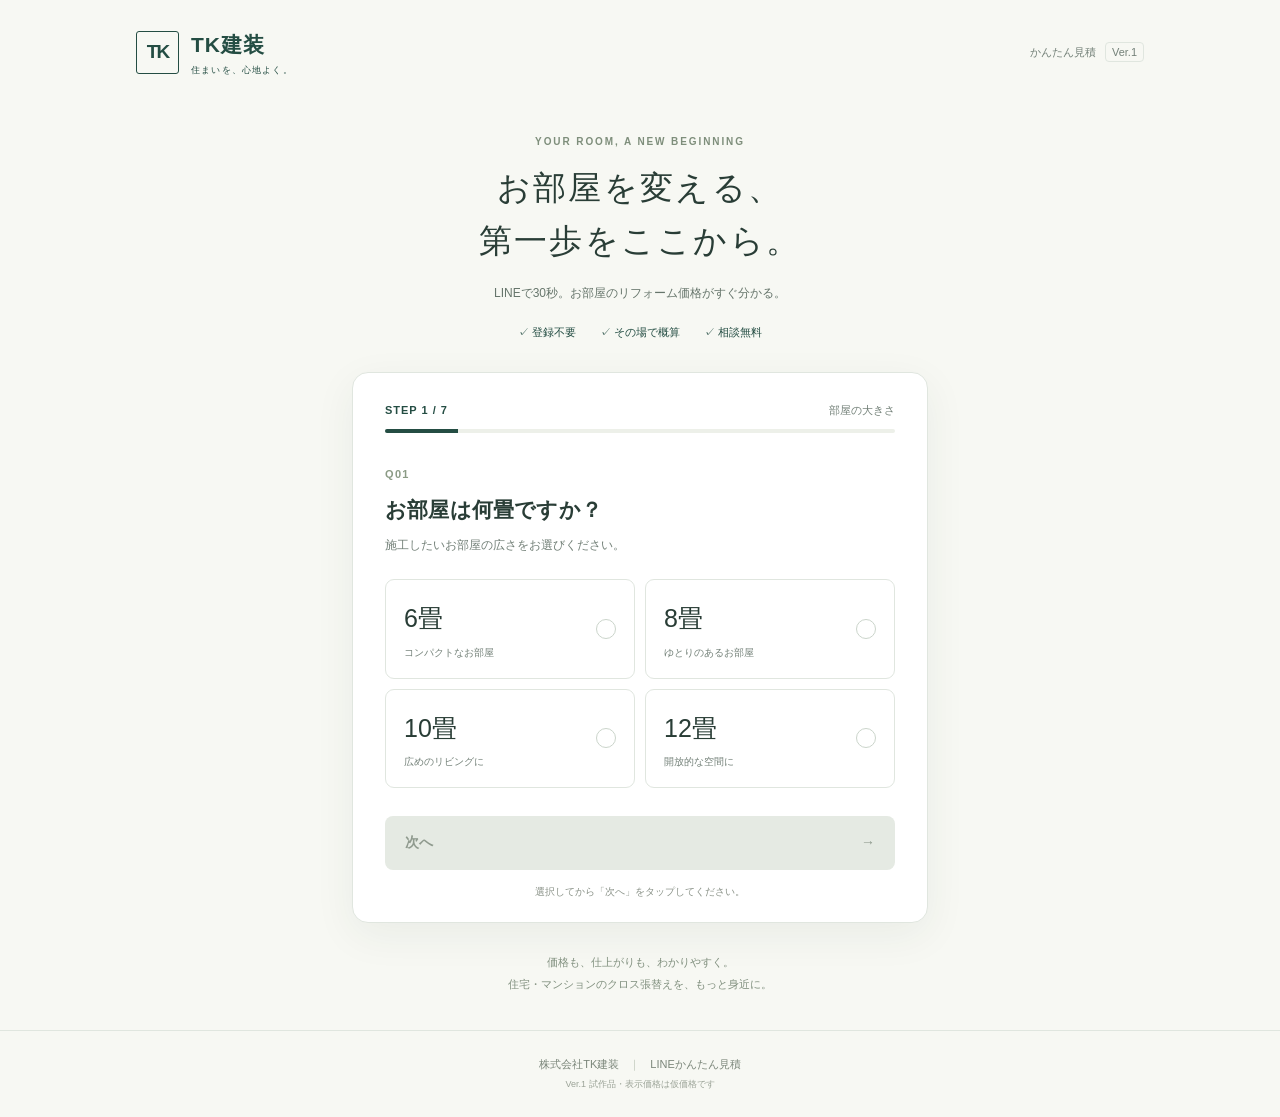
==== index.html @ 6a8d551e "Build TK Kensou renovation estimate prototype v1" ====
<!doctype html>
<html lang="ja">
<head>
  <meta charset="UTF-8">
  <meta name="viewport" content="width=device-width, initial-scale=1">
  <meta name="theme-color" content="#244d43">
  <title>LINEかんたん見積 | TK建装</title>
  <link rel="stylesheet" href="style.css">
  <script src="pricing.js" defer></script>
  <script src="app.js" defer></script>
</head>
<body>
  <header class="header"><a class="brand" href="./" aria-label="TK建装 トップ"><span class="brand-mark">TK</span><span>TK建装<small>住まいを、心地よく。</small></span></a><span class="version">かんたん見積 <b>Ver.1</b></span></header>
  <main>
    <section class="intro"><p class="eyebrow">YOUR ROOM, A NEW BEGINNING</p><h1>お部屋を変える、<br>第一歩をここから。</h1><p>LINEで30秒。お部屋のリフォーム価格がすぐ分かる。</p><div class="trust"><span>✓ 登録不要</span><span>✓ その場で概算</span><span>✓ 相談無料</span></div></section>
    <section class="wizard" aria-label="リフォーム概算見積">
      <div class="progress-header"><span id="step-label"></span><span id="step-name"></span></div><div class="progress-track"><div id="progress"></div></div>
      <div id="screen"></div>
    </section>
    <p class="note">価格も、仕上がりも、わかりやすく。<br>住宅・マンションのクロス張替えを、もっと身近に。</p>
  </main>
  <footer>株式会社TK建装 <span>｜</span> LINEかんたん見積<br><small>Ver.1 試作品・表示価格は仮価格です</small></footer>
  <dialog id="demo-dialog" aria-labelledby="dialog-title"><div class="dialog-icon">✓</div><h2 id="dialog-title">無料見積のデモです</h2><p>完成版では、ここからお部屋の写真を送って<br>お見積りをご相談いただけます。</p><p class="dialog-note">Ver.1では写真送信・LINE連携は行いません。<br>選択内容や個人情報は保存・送信されません。</p><button class="primary" id="close-dialog">見積結果に戻る</button></dialog>
  <noscript>この見積アプリを利用するには、JavaScriptを有効にしてください。</noscript>
</body>
</html>
---- style.css ----
:root{--green:#244d43;--green-dark:#173a32;--mint:#edf4ef;--ink:#293d36;--muted:#738078;--line:#e0e6df;--paper:#fff;--bg:#f7f8f3}*{box-sizing:border-box}body{margin:0;background:var(--bg);color:var(--ink);font-family:-apple-system,BlinkMacSystemFont,"Segoe UI","Noto Sans JP","Hiragino Kaku Gothic ProN",Meiryo,sans-serif;font-size:14px;line-height:1.7}button,input{font:inherit}button,a,label,input{-webkit-tap-highlight-color:transparent}button{cursor:pointer}button:focus-visible,a:focus-visible,summary:focus-visible{outline:3px solid #b58c44;outline-offset:4px}.header{max-width:1080px;margin:auto;padding:27px 36px;display:flex;align-items:center;justify-content:space-between}.brand{display:flex;align-items:center;gap:12px;text-decoration:none;color:var(--green);font-weight:750;font-size:21px;letter-spacing:.04em}.brand-mark{display:grid;place-items:center;width:43px;height:43px;border:1px solid var(--green);font-size:19px;letter-spacing:-.1em;border-radius:3px}.brand small{display:block;font-size:9px;font-weight:400;letter-spacing:.13em}.version{font-size:11px;color:var(--muted)}.version b{font-weight:500;border:1px solid var(--line);border-radius:4px;padding:3px 6px;margin-left:6px}main{max-width:620px;margin:auto;padding:0 22px}.intro{text-align:center;padding:28px 0 30px}.eyebrow{font-size:10px;font-weight:650;letter-spacing:.19em;color:#7e8e7b;margin:0 0 12px}h1{font-family:"Yu Mincho","Hiragino Mincho ProN",serif;font-size:33px;line-height:1.6;font-weight:500;letter-spacing:.07em;margin:0 0 15px}.intro>p:not(.eyebrow){font-size:12px;color:#66756b}.trust{display:flex;justify-content:center;gap:24px;font-size:11px;color:var(--green);margin-top:20px}.wizard{background:var(--paper);border:1px solid var(--line);border-radius:16px;padding:28px 32px 22px;box-shadow:0 12px 42px #253e3310;scroll-margin-top:20px}.progress-header{display:flex;justify-content:space-between;font-size:11px;margin-bottom:10px;color:var(--muted)}#step-label{font-weight:700;letter-spacing:.09em;color:var(--green)}.progress-track{height:4px;background:#edf0e9;border-radius:3px;overflow:hidden}#progress{height:100%;background:var(--green);transition:width .25s}.question-heading{margin:29px 0 24px}.question-number{font-size:11px;color:#8b9b85;letter-spacing:.12em;font-weight:650}h2{font-size:21px;letter-spacing:.01em;line-height:1.6;margin:7px 0 8px;font-weight:650}h2:focus{outline:none}.question-heading p,.result-heading>p:last-child{font-size:12px;color:var(--muted);margin:0}.choices{display:grid;gap:10px;border:0;padding:0;margin:0;min-width:0}.room-grid{grid-template-columns:1fr 1fr}.choice{position:relative;display:flex;align-items:center;justify-content:space-between;gap:12px;border:1px solid var(--line);border-radius:9px;padding:17px 18px;min-height:82px;cursor:pointer;transition:background .15s,border-color .15s}.choice:hover{background:#f8faf6}.choice:has(input:checked){border-color:var(--green);background:var(--mint);box-shadow:inset 0 0 0 1px var(--green)}.choice:has(input:focus-visible){outline:3px solid #b58c44;outline-offset:3px}.choice input{position:absolute;width:1px;height:1px;opacity:0}.choice-text{min-width:0}.choice strong{display:block;font-size:15px;font-weight:600}.choice small{display:block;font-size:10px;color:var(--muted);margin-top:4px}.room-grid .choice strong{font-size:25px;font-weight:500}.indicator{width:20px;height:20px;flex-shrink:0;border:1px solid #cbd5cb;border-radius:50%;background:white;display:grid;place-items:center}.choice input[type=checkbox]~.indicator{border-radius:5px}.choice input:checked~.indicator{background:var(--green);border-color:var(--green)}.choice input:checked~.indicator:after{content:'✓';font-size:12px;font-weight:bold;color:white}.navigation{display:flex;gap:16px;margin-top:28px;align-items:center}.primary{border:0;display:flex;align-items:center;justify-content:center;gap:14px;background:var(--green);color:white;min-height:54px;padding:14px 20px;border-radius:8px;font-weight:600;font-size:14px;flex:1;width:100%}.primary:hover{background:var(--green-dark)}.primary:disabled{background:#e5eae3;color:#8f9a8e;cursor:not-allowed}.primary span{margin-left:auto}.back,.reset{border:0;background:none;color:var(--muted);font-size:12px;min-height:48px;padding:8px 5px;white-space:nowrap}.back:hover,.reset:hover{color:var(--green);text-decoration:underline}.microcopy{text-align:center;font-size:10px;color:#899187;margin:13px 0 0}.option-note{font-size:11px;color:var(--muted);margin:16px 0 0}.note{text-align:center;font-size:11px;line-height:2;color:#81907f;margin:28px 0 35px}footer{text-align:center;border-top:1px solid var(--line);padding:24px 16px;font-size:11px;color:#7b867a}footer span{padding:0 7px;color:#bdc5b8}footer small{font-size:9px;color:#9ba397}.result-heading{text-align:center;margin:25px 0 23px}.result-check{display:grid;place-items:center;border-radius:50%;width:38px;height:38px;background:var(--mint);color:var(--green);font-size:21px;margin:0 auto 15px}.result-heading .eyebrow{margin-bottom:8px}.result-heading h2{font-size:20px}.price-box{padding:23px 10px;background:var(--mint);border-radius:10px;text-align:center}.price-caption{font-size:12px}.price-caption b{font-size:9px;font-weight:400;margin-left:8px;background:white;padding:3px 7px;border-radius:3px;color:#6b7c6e}.total{font-size:46px;line-height:1.4;font-weight:650;letter-spacing:-.03em;color:var(--green);margin:10px 0}.total>span{font-size:25px;margin-right:5px}.total small{font-size:22px;margin-left:4px}.price-box>p:last-child{font-size:11px;color:var(--muted);margin:0}.disclaimer{font-size:11px;line-height:1.9;background:#faf8f1;border-left:2px solid #c8b38a;padding:13px 14px;margin:16px 0 25px}h3{font-size:13px;font-weight:600;margin:0 0 10px}.summary{margin:0}.summary>div{display:grid;grid-template-columns:110px 1fr;gap:12px;padding:12px 0;border-bottom:1px solid #eff1ec;font-size:12px}.summary dt{color:var(--muted)}.summary dd{text-align:right;margin:0;overflow-wrap:anywhere}details{margin:18px 0 24px;font-size:11px;color:var(--muted)}summary{cursor:pointer;padding:8px 0}.detail-note{font-size:10px}.photo-button{font-size:13px}.result-navigation{display:flex;justify-content:space-between;gap:10px;margin-top:14px}.reset{font-size:11px}dialog{width:calc(100% - 40px);max-width:440px;border:0;border-radius:14px;padding:30px;text-align:center;color:var(--ink);box-shadow:0 20px 80px #0003}dialog::backdrop{background:#132b2480}dialog h2{font-size:20px}dialog p{font-size:12px}.dialog-note{color:var(--muted);margin:20px 0 25px}.dialog-icon{font-size:24px;color:var(--green)}.sr-only{position:absolute;width:1px;height:1px;padding:0;margin:-1px;overflow:hidden;clip:rect(0,0,0,0);white-space:nowrap;border:0}@media(max-width:480px){.header{padding:19px 22px}.brand{font-size:18px}.brand-mark{width:37px;height:37px;font-size:17px}.version{font-size:9px}.version b{display:none}main{padding:0 16px}.intro{padding:20px 0 25px}h1{font-size:28px}.intro>p:not(.eyebrow){font-size:10px}.trust{gap:20px;font-size:10px}.wizard{padding:23px 20px 20px;border-radius:12px}h2{font-size:19px}.question-heading{margin:25px 0 21px}.choice{padding:15px 13px;gap:8px;min-height:80px}.choice strong{font-size:13px}.choice small{font-size:10px}.room-grid .choice{padding:17px 12px}.room-grid .choice small{font-size:9px}.room-grid .choice strong{font-size:24px}.indicator{width:18px;height:18px}.summary>div{grid-template-columns:95px 1fr;font-size:11px}.total{font-size:42px}}@media(prefers-reduced-motion:reduce){*{scroll-behavior:auto!important;transition:none!important}}
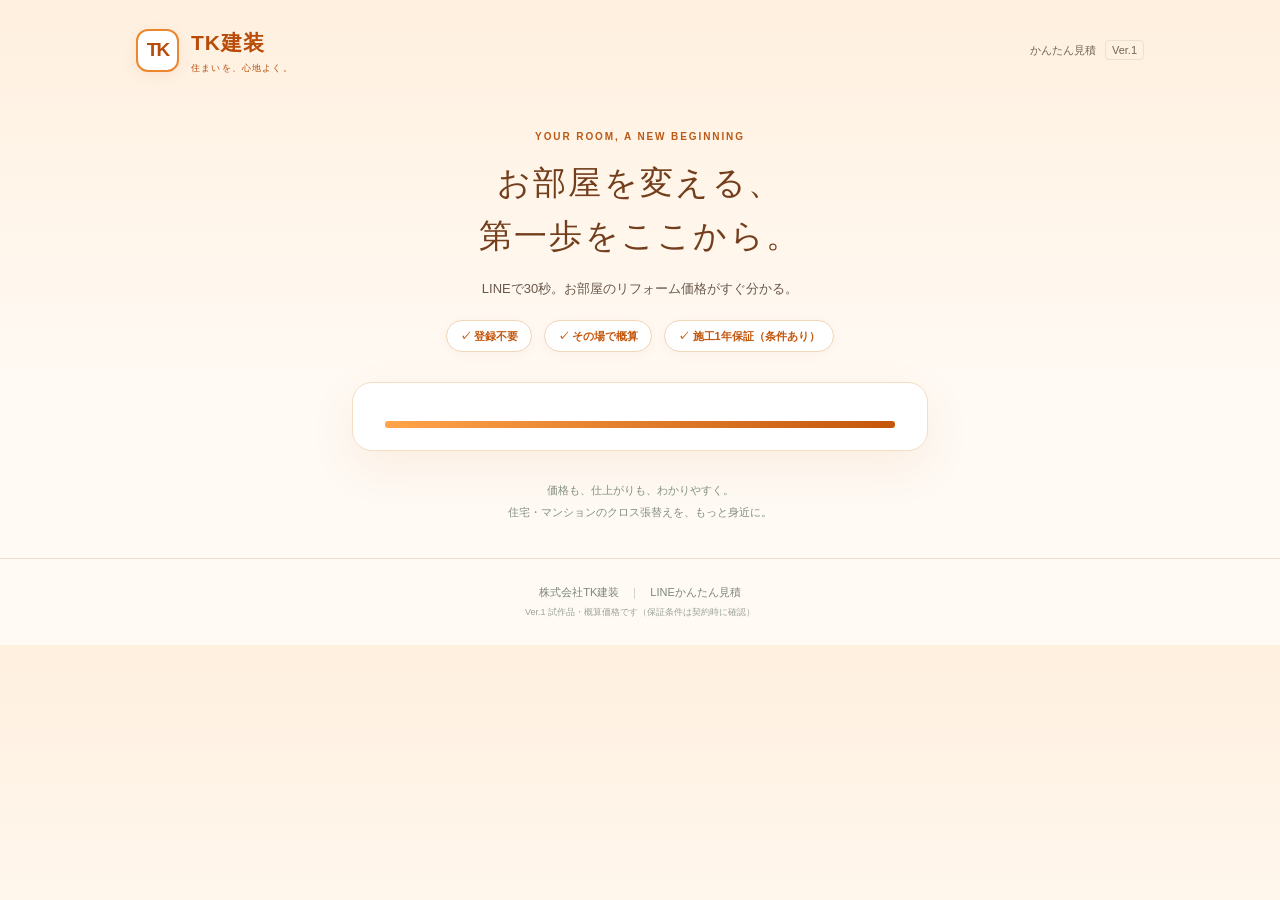
==== commit f13d11e0: "Show conditional one-year workmanship warranty on estimate landing page" ====
--- a/index.html
+++ b/index.html
@@ -12,14 +12,14 @@
 <body>
   <header class="header"><a class="brand" href="./" aria-label="TK建装 トップ"><span class="brand-mark">TK</span><span>TK建装<small>住まいを、心地よく。</small></span></a><span class="version">かんたん見積 <b>Ver.1</b></span></header>
   <main>
-    <section class="intro"><p class="eyebrow">YOUR ROOM, A NEW BEGINNING</p><h1>お部屋を変える、<br>第一歩をここから。</h1><p>LINEで30秒。お部屋のリフォーム価格がすぐ分かる。</p><div class="trust"><span>✓ 登録不要</span><span>✓ その場で概算</span><span>✓ 相談無料</span></div></section>
+    <section class="intro"><p class="eyebrow">YOUR ROOM, A NEW BEGINNING</p><h1>お部屋を変える、<br>第一歩をここから。</h1><p>LINEで30秒。お部屋のリフォーム価格がすぐ分かる。</p><div class="trust"><span>✓ 登録不要</span><span>✓ その場で概算</span><span>✓ 施工1年保証（条件あり）</span></div></section>
     <section class="wizard" aria-label="リフォーム概算見積">
       <div class="progress-header"><span id="step-label"></span><span id="step-name"></span></div><div class="progress-track"><div id="progress"></div></div>
       <div id="screen"></div>
     </section>
     <p class="note">価格も、仕上がりも、わかりやすく。<br>住宅・マンションのクロス張替えを、もっと身近に。</p>
   </main>
-  <footer>株式会社TK建装 <span>｜</span> LINEかんたん見積<br><small>Ver.1 試作品・表示価格は仮価格です</small></footer>
+  <footer>株式会社TK建装 <span>｜</span> LINEかんたん見積<br><small>Ver.1 試作品・概算価格です（保証条件は契約時に確認）</small></footer>
   <dialog id="demo-dialog" aria-labelledby="dialog-title"><div class="dialog-icon">✓</div><h2 id="dialog-title">無料見積のデモです</h2><p>完成版では、ここからお部屋の写真を送って<br>お見積りをご相談いただけます。</p><p class="dialog-note">Ver.1では写真送信・LINE連携は行いません。<br>選択内容や個人情報は保存・送信されません。</p><button class="primary" id="close-dialog">見積結果に戻る</button></dialog>
   <noscript>この見積アプリを利用するには、JavaScriptを有効にしてください。</noscript>
 </body>
--- a/style.css
+++ b/style.css
@@ -1 +1,43 @@
 :root{--green:#244d43;--green-dark:#173a32;--mint:#edf4ef;--ink:#293d36;--muted:#738078;--line:#e0e6df;--paper:#fff;--bg:#f7f8f3}*{box-sizing:border-box}body{margin:0;background:var(--bg);color:var(--ink);font-family:-apple-system,BlinkMacSystemFont,"Segoe UI","Noto Sans JP","Hiragino Kaku Gothic ProN",Meiryo,sans-serif;font-size:14px;line-height:1.7}button,input{font:inherit}button,a,label,input{-webkit-tap-highlight-color:transparent}button{cursor:pointer}button:focus-visible,a:focus-visible,summary:focus-visible{outline:3px solid #b58c44;outline-offset:4px}.header{max-width:1080px;margin:auto;padding:27px 36px;display:flex;align-items:center;justify-content:space-between}.brand{display:flex;align-items:center;gap:12px;text-decoration:none;color:var(--green);font-weight:750;font-size:21px;letter-spacing:.04em}.brand-mark{display:grid;place-items:center;width:43px;height:43px;border:1px solid var(--green);font-size:19px;letter-spacing:-.1em;border-radius:3px}.brand small{display:block;font-size:9px;font-weight:400;letter-spacing:.13em}.version{font-size:11px;color:var(--muted)}.version b{font-weight:500;border:1px solid var(--line);border-radius:4px;padding:3px 6px;margin-left:6px}main{max-width:620px;margin:auto;padding:0 22px}.intro{text-align:center;padding:28px 0 30px}.eyebrow{font-size:10px;font-weight:650;letter-spacing:.19em;color:#7e8e7b;margin:0 0 12px}h1{font-family:"Yu Mincho","Hiragino Mincho ProN",serif;font-size:33px;line-height:1.6;font-weight:500;letter-spacing:.07em;margin:0 0 15px}.intro>p:not(.eyebrow){font-size:12px;color:#66756b}.trust{display:flex;justify-content:center;gap:24px;font-size:11px;color:var(--green);margin-top:20px}.wizard{background:var(--paper);border:1px solid var(--line);border-radius:16px;padding:28px 32px 22px;box-shadow:0 12px 42px #253e3310;scroll-margin-top:20px}.progress-header{display:flex;justify-content:space-between;font-size:11px;margin-bottom:10px;color:var(--muted)}#step-label{font-weight:700;letter-spacing:.09em;color:var(--green)}.progress-track{height:4px;background:#edf0e9;border-radius:3px;overflow:hidden}#progress{height:100%;background:var(--green);transition:width .25s}.question-heading{margin:29px 0 24px}.question-number{font-size:11px;color:#8b9b85;letter-spacing:.12em;font-weight:650}h2{font-size:21px;letter-spacing:.01em;line-height:1.6;margin:7px 0 8px;font-weight:650}h2:focus{outline:none}.question-heading p,.result-heading>p:last-child{font-size:12px;color:var(--muted);margin:0}.choices{display:grid;gap:10px;border:0;padding:0;margin:0;min-width:0}.room-grid{grid-template-columns:1fr 1fr}.choice{position:relative;display:flex;align-items:center;justify-content:space-between;gap:12px;border:1px solid var(--line);border-radius:9px;padding:17px 18px;min-height:82px;cursor:pointer;transition:background .15s,border-color .15s}.choice:hover{background:#f8faf6}.choice:has(input:checked){border-color:var(--green);background:var(--mint);box-shadow:inset 0 0 0 1px var(--green)}.choice:has(input:focus-visible){outline:3px solid #b58c44;outline-offset:3px}.choice input{position:absolute;width:1px;height:1px;opacity:0}.choice-text{min-width:0}.choice strong{display:block;font-size:15px;font-weight:600}.choice small{display:block;font-size:10px;color:var(--muted);margin-top:4px}.room-grid .choice strong{font-size:25px;font-weight:500}.indicator{width:20px;height:20px;flex-shrink:0;border:1px solid #cbd5cb;border-radius:50%;background:white;display:grid;place-items:center}.choice input[type=checkbox]~.indicator{border-radius:5px}.choice input:checked~.indicator{background:var(--green);border-color:var(--green)}.choice input:checked~.indicator:after{content:'✓';font-size:12px;font-weight:bold;color:white}.navigation{display:flex;gap:16px;margin-top:28px;align-items:center}.primary{border:0;display:flex;align-items:center;justify-content:center;gap:14px;background:var(--green);color:white;min-height:54px;padding:14px 20px;border-radius:8px;font-weight:600;font-size:14px;flex:1;width:100%}.primary:hover{background:var(--green-dark)}.primary:disabled{background:#e5eae3;color:#8f9a8e;cursor:not-allowed}.primary span{margin-left:auto}.back,.reset{border:0;background:none;color:var(--muted);font-size:12px;min-height:48px;padding:8px 5px;white-space:nowrap}.back:hover,.reset:hover{color:var(--green);text-decoration:underline}.microcopy{text-align:center;font-size:10px;color:#899187;margin:13px 0 0}.option-note{font-size:11px;color:var(--muted);margin:16px 0 0}.note{text-align:center;font-size:11px;line-height:2;color:#81907f;margin:28px 0 35px}footer{text-align:center;border-top:1px solid var(--line);padding:24px 16px;font-size:11px;color:#7b867a}footer span{padding:0 7px;color:#bdc5b8}footer small{font-size:9px;color:#9ba397}.result-heading{text-align:center;margin:25px 0 23px}.result-check{display:grid;place-items:center;border-radius:50%;width:38px;height:38px;background:var(--mint);color:var(--green);font-size:21px;margin:0 auto 15px}.result-heading .eyebrow{margin-bottom:8px}.result-heading h2{font-size:20px}.price-box{padding:23px 10px;background:var(--mint);border-radius:10px;text-align:center}.price-caption{font-size:12px}.price-caption b{font-size:9px;font-weight:400;margin-left:8px;background:white;padding:3px 7px;border-radius:3px;color:#6b7c6e}.total{font-size:46px;line-height:1.4;font-weight:650;letter-spacing:-.03em;color:var(--green);margin:10px 0}.total>span{font-size:25px;margin-right:5px}.total small{font-size:22px;margin-left:4px}.price-box>p:last-child{font-size:11px;color:var(--muted);margin:0}.disclaimer{font-size:11px;line-height:1.9;background:#faf8f1;border-left:2px solid #c8b38a;padding:13px 14px;margin:16px 0 25px}h3{font-size:13px;font-weight:600;margin:0 0 10px}.summary{margin:0}.summary>div{display:grid;grid-template-columns:110px 1fr;gap:12px;padding:12px 0;border-bottom:1px solid #eff1ec;font-size:12px}.summary dt{color:var(--muted)}.summary dd{text-align:right;margin:0;overflow-wrap:anywhere}details{margin:18px 0 24px;font-size:11px;color:var(--muted)}summary{cursor:pointer;padding:8px 0}.detail-note{font-size:10px}.photo-button{font-size:13px}.result-navigation{display:flex;justify-content:space-between;gap:10px;margin-top:14px}.reset{font-size:11px}dialog{width:calc(100% - 40px);max-width:440px;border:0;border-radius:14px;padding:30px;text-align:center;color:var(--ink);box-shadow:0 20px 80px #0003}dialog::backdrop{background:#132b2480}dialog h2{font-size:20px}dialog p{font-size:12px}.dialog-note{color:var(--muted);margin:20px 0 25px}.dialog-icon{font-size:24px;color:var(--green)}.sr-only{position:absolute;width:1px;height:1px;padding:0;margin:-1px;overflow:hidden;clip:rect(0,0,0,0);white-space:nowrap;border:0}@media(max-width:480px){.header{padding:19px 22px}.brand{font-size:18px}.brand-mark{width:37px;height:37px;font-size:17px}.version{font-size:9px}.version b{display:none}main{padding:0 16px}.intro{padding:20px 0 25px}h1{font-size:28px}.intro>p:not(.eyebrow){font-size:10px}.trust{gap:20px;font-size:10px}.wizard{padding:23px 20px 20px;border-radius:12px}h2{font-size:19px}.question-heading{margin:25px 0 21px}.choice{padding:15px 13px;gap:8px;min-height:80px}.choice strong{font-size:13px}.choice small{font-size:10px}.room-grid .choice{padding:17px 12px}.room-grid .choice small{font-size:9px}.room-grid .choice strong{font-size:24px}.indicator{width:18px;height:18px}.summary>div{grid-template-columns:95px 1fr;font-size:11px}.total{font-size:42px}}@media(prefers-reduced-motion:reduce){*{scroll-behavior:auto!important;transition:none!important}}
+
+/* TK Kensou orange brand refresh - October 2026 */
+:root{
+  --green:#c4560c;
+  --green-dark:#9f3e05;
+  --mint:#fff0dd;
+  --ink:#3d3027;
+  --muted:#736357;
+  --line:#f0dfcf;
+  --paper:#ffffff;
+  --bg:#fffaf4;
+}
+body{background:linear-gradient(180deg,#fff0df 0,#fffaf4 390px,#fffaf4 100%)}
+.header{padding-top:25px;padding-bottom:24px}
+.brand{color:#b84d0b}
+.brand-mark{background:#fff;border:2px solid #ed872f;border-radius:12px;box-shadow:0 4px 15px #c4560c16}
+.eyebrow{color:#b95a18}
+h1{color:#723e1c}
+.intro>p:not(.eyebrow){color:#685749;font-size:13px}
+.trust{gap:12px;flex-wrap:wrap}
+.trust span{background:#fff;border:1px solid #f2d6b8;border-radius:999px;padding:6px 13px;font-weight:600;box-shadow:0 3px 12px #c4560c0b}
+.wizard{border-color:#f4ddc3;border-radius:20px;box-shadow:0 16px 48px #c4560c14}
+.progress-track{height:7px;background:#fbe8d4}
+#progress{background:linear-gradient(90deg,#ffa449,#c4560c)}
+.choice{background:#fff;border-color:#efdfd0;border-radius:13px;box-shadow:0 3px 12px #54351b08}
+.choice:hover{background:#fff5e9;border-color:#f1b978}
+.choice:has(input:checked){background:#fff0df;border-color:#cf6819;box-shadow:inset 0 0 0 1px #cf6819,0 5px 15px #c4560c12}
+.choice strong{color:#49372a}
+.indicator{border-color:#d7bba0}
+.primary{background:#c4560c;border-radius:12px;box-shadow:0 6px 16px #c4560c25}
+.primary:hover{background:#9f3e05}
+.primary:disabled{box-shadow:none}
+.price-box{background:linear-gradient(135deg,#ffe9cf,#fff7ec);border:1px solid #f6d2aa;border-radius:14px}
+.result-check{background:#ffead1}
+.disclaimer{background:#fffaf0;border-left-color:#e6a64c}
+dialog{border:1px solid #f0dfcf}
+@media(max-width:480px){
+  .intro>p:not(.eyebrow){font-size:11px}
+  .trust{gap:6px}
+  .trust span{padding:5px 9px}
+  .wizard{border-radius:16px}
+}
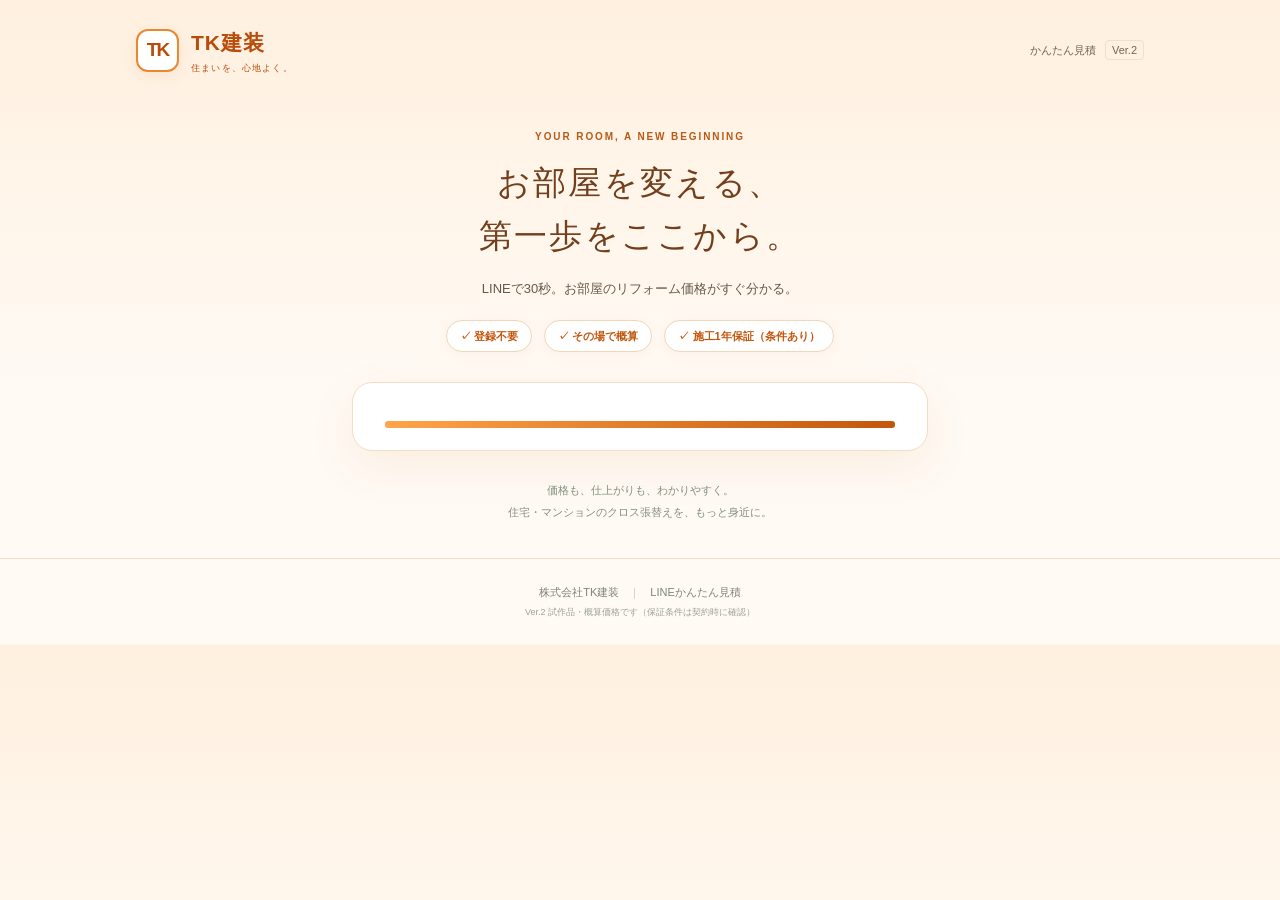
==== commit 9bf286a6: "Bust LINE in-app browser cache and label new estimate version" ====
--- a/index.html
+++ b/index.html
@@ -3,14 +3,14 @@
 <head>
   <meta charset="UTF-8">
   <meta name="viewport" content="width=device-width, initial-scale=1">
-  <meta name="theme-color" content="#244d43">
+  <meta name="theme-color" content="#c4560c">
   <title>LINEかんたん見積 | TK建装</title>
-  <link rel="stylesheet" href="style.css">
-  <script src="pricing.js" defer></script>
-  <script src="app.js" defer></script>
+  <link rel="stylesheet" href="style.css?v=20261021-2">
+  <script src="pricing.js?v=20261021-2" defer></script>
+  <script src="app.js?v=20261021-2" defer></script>
 </head>
 <body>
-  <header class="header"><a class="brand" href="./" aria-label="TK建装 トップ"><span class="brand-mark">TK</span><span>TK建装<small>住まいを、心地よく。</small></span></a><span class="version">かんたん見積 <b>Ver.1</b></span></header>
+  <header class="header"><a class="brand" href="./" aria-label="TK建装 トップ"><span class="brand-mark">TK</span><span>TK建装<small>住まいを、心地よく。</small></span></a><span class="version">かんたん見積 <b>Ver.2</b></span></header>
   <main>
     <section class="intro"><p class="eyebrow">YOUR ROOM, A NEW BEGINNING</p><h1>お部屋を変える、<br>第一歩をここから。</h1><p>LINEで30秒。お部屋のリフォーム価格がすぐ分かる。</p><div class="trust"><span>✓ 登録不要</span><span>✓ その場で概算</span><span>✓ 施工1年保証（条件あり）</span></div></section>
     <section class="wizard" aria-label="リフォーム概算見積">
@@ -19,7 +19,7 @@
     </section>
     <p class="note">価格も、仕上がりも、わかりやすく。<br>住宅・マンションのクロス張替えを、もっと身近に。</p>
   </main>
-  <footer>株式会社TK建装 <span>｜</span> LINEかんたん見積<br><small>Ver.1 試作品・概算価格です（保証条件は契約時に確認）</small></footer>
+  <footer>株式会社TK建装 <span>｜</span> LINEかんたん見積<br><small>Ver.2 試作品・概算価格です（保証条件は契約時に確認）</small></footer>
   <dialog id="demo-dialog" aria-labelledby="dialog-title"><div class="dialog-icon">✓</div><h2 id="dialog-title">無料見積のデモです</h2><p>完成版では、ここからお部屋の写真を送って<br>お見積りをご相談いただけます。</p><p class="dialog-note">Ver.1では写真送信・LINE連携は行いません。<br>選択内容や個人情報は保存・送信されません。</p><button class="primary" id="close-dialog">見積結果に戻る</button></dialog>
   <noscript>この見積アプリを利用するには、JavaScriptを有効にしてください。</noscript>
 </body>
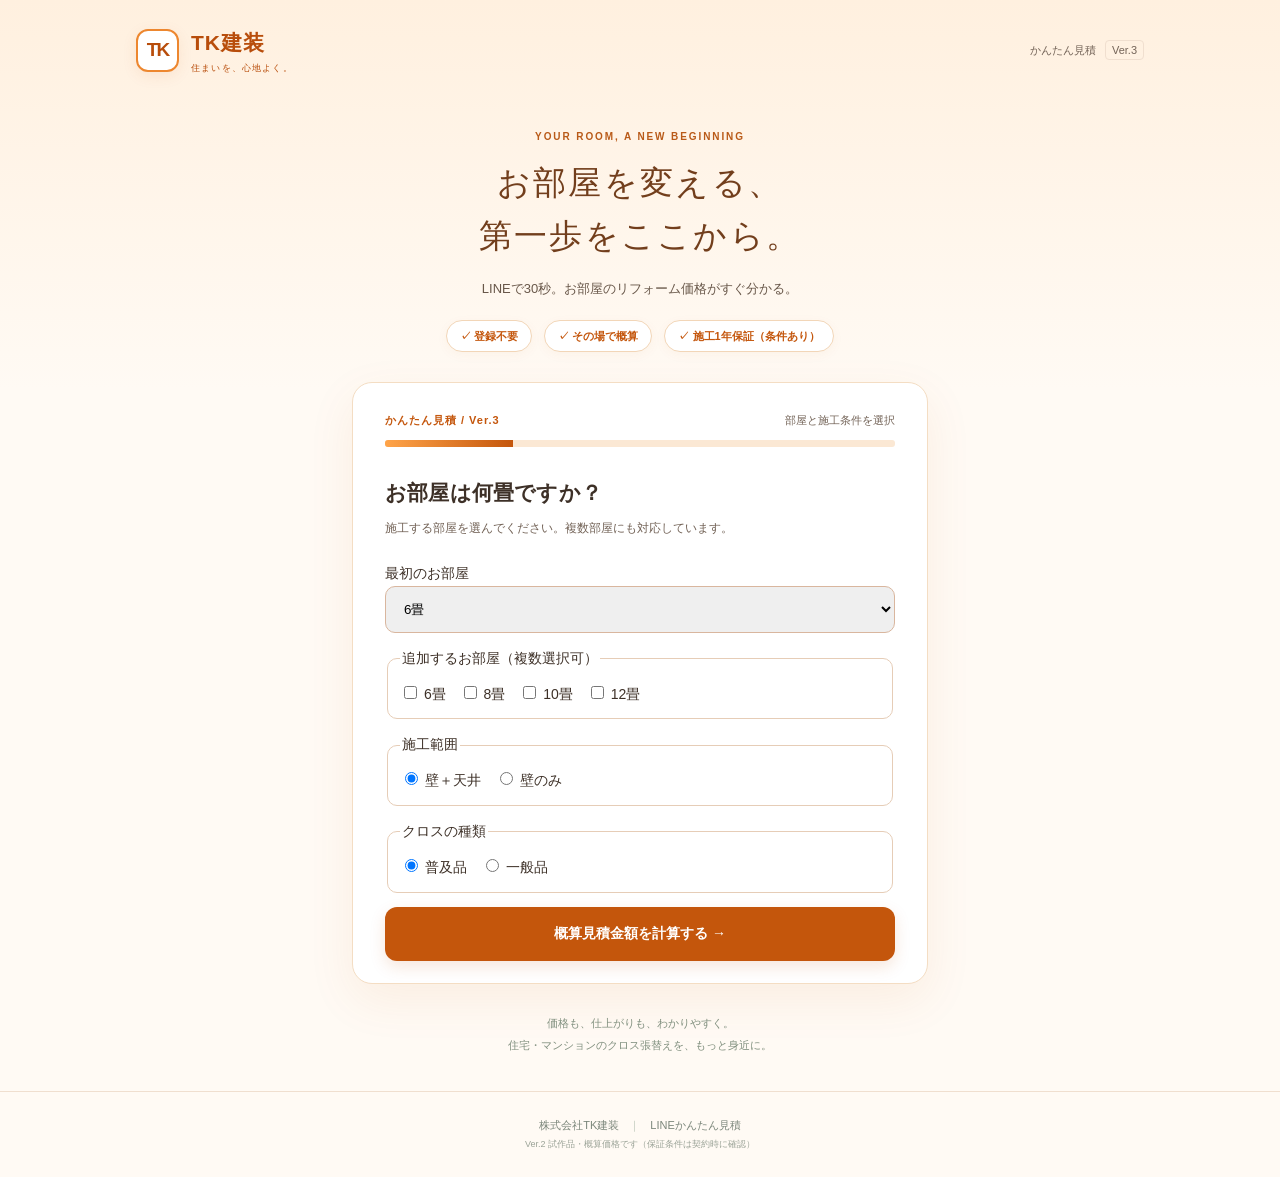
==== commit 3e5ad76a: "Add self-contained recovery estimator when external scripts fail" ====
--- a/index.html
+++ b/index.html
@@ -5,12 +5,12 @@
   <meta name="viewport" content="width=device-width, initial-scale=1">
   <meta name="theme-color" content="#c4560c">
   <title>LINEかんたん見積 | TK建装</title>
-  <link rel="stylesheet" href="style.css?v=20261021-2">
-  <script src="pricing.js?v=20261021-2" defer></script>
-  <script src="app.js?v=20261021-2" defer></script>
+  <link rel="stylesheet" href="style.css?v=20261021-3">
+  <script src="pricing.js?v=20261021-3" defer></script>
+  <script src="app.js?v=20261021-3" defer></script>
 </head>
 <body>
-  <header class="header"><a class="brand" href="./" aria-label="TK建装 トップ"><span class="brand-mark">TK</span><span>TK建装<small>住まいを、心地よく。</small></span></a><span class="version">かんたん見積 <b>Ver.2</b></span></header>
+  <header class="header"><a class="brand" href="./" aria-label="TK建装 トップ"><span class="brand-mark">TK</span><span>TK建装<small>住まいを、心地よく。</small></span></a><span class="version">かんたん見積 <b>Ver.3</b></span></header>
   <main>
     <section class="intro"><p class="eyebrow">YOUR ROOM, A NEW BEGINNING</p><h1>お部屋を変える、<br>第一歩をここから。</h1><p>LINEで30秒。お部屋のリフォーム価格がすぐ分かる。</p><div class="trust"><span>✓ 登録不要</span><span>✓ その場で概算</span><span>✓ 施工1年保証（条件あり）</span></div></section>
     <section class="wizard" aria-label="リフォーム概算見積">
@@ -22,5 +22,40 @@
   <footer>株式会社TK建装 <span>｜</span> LINEかんたん見積<br><small>Ver.2 試作品・概算価格です（保証条件は契約時に確認）</small></footer>
   <dialog id="demo-dialog" aria-labelledby="dialog-title"><div class="dialog-icon">✓</div><h2 id="dialog-title">無料見積のデモです</h2><p>完成版では、ここからお部屋の写真を送って<br>お見積りをご相談いただけます。</p><p class="dialog-note">Ver.1では写真送信・LINE連携は行いません。<br>選択内容や個人情報は保存・送信されません。</p><button class="primary" id="close-dialog">見積結果に戻る</button></dialog>
   <noscript>この見積アプリを利用するには、JavaScriptを有効にしてください。</noscript>
+<script>
+/* 起動救済: 外部JavaScriptが読み込めなかった場合にも見積機能を提供 */
+(function(){
+ function init(){
+  var host=document.getElementById('screen');
+  if(!host || host.children.length) return;
+  var prices={6:[29.9,39.6],8:[34.6,47.6],10:[38.6,54.8],12:[42.3,61.7]};
+  host.innerHTML='<div class="question-heading"><h2>お部屋は何畳ですか？</h2><p>施工する部屋を選んでください。複数部屋にも対応しています。</p></div>'+
+   '<form id="backup-form" style="display:grid;gap:14px">'+
+   '<label>最初のお部屋 <select name="room" style="width:100%;padding:14px;border:1px solid #d9b69e;border-radius:10px"><option value="6">6畳</option><option value="8">8畳</option><option value="10">10畳</option><option value="12">12畳</option></select></label>'+
+   '<fieldset style="border:1px solid #e6cdb7;border-radius:10px;padding:12px"><legend>追加するお部屋（複数選択可）</legend><label><input type="checkbox" name="other" value="6"> 6畳</label>　<label><input type="checkbox" name="other" value="8"> 8畳</label>　<label><input type="checkbox" name="other" value="10"> 10畳</label>　<label><input type="checkbox" name="other" value="12"> 12畳</label></fieldset>'+
+   '<fieldset style="border:1px solid #e6cdb7;border-radius:10px;padding:12px"><legend>施工範囲</legend><label><input name="scope" type="radio" value="1" checked> 壁＋天井</label>　<label><input name="scope" type="radio" value="0"> 壁のみ</label></fieldset>'+
+   '<fieldset style="border:1px solid #e6cdb7;border-radius:10px;padding:12px"><legend>クロスの種類</legend><label><input name="grade" type="radio" value="380" checked> 普及品</label>　<label><input name="grade" type="radio" value="670"> 一般品</label></fieldset>'+
+   '<button class="primary" type="submit">概算見積金額を計算する →</button></form><div id="backup-result" aria-live="polite"></div>';
+  document.getElementById('step-label').textContent='かんたん見積 / Ver.3';
+  document.getElementById('step-name').textContent='部屋と施工条件を選択';
+  document.getElementById('progress').style.width='25%';
+  document.getElementById('backup-form').addEventListener('submit',function(ev){
+   ev.preventDefault();
+   var form=ev.currentTarget, r=Number(form.room.value);
+   var rooms=[r];form.querySelectorAll('input[name="other"]:checked').forEach(function(x){rooms.push(Number(x.value))});
+   var si=Number(form.querySelector('input[name="scope"]:checked').value);
+   var grade=Number(form.querySelector('input[name="grade"]:checked').value);
+   var area=Math.round(rooms.reduce(function(sum,n){return sum+prices[n][si]},0)*10)/10;
+   var days=Math.ceil(area/60), material=Math.round(area*grade),labor=Math.round(area*800),travel=days*5000;
+   var cost=material+labor+travel+Math.round((material+labor+travel)*0.1);
+   var sale=Math.ceil(cost/0.7/1000)*1000, tax=Math.round(sale*0.1);
+   var y=function(n){return n.toLocaleString('ja-JP')+'円'};
+   document.getElementById('backup-result').innerHTML='<div class="price-box" style="margin-top:20px"><p>税込概算金額</p><p class="total">'+y(sale+tax)+'</p><p>税抜 '+y(sale)+' ／ 消費税 '+y(tax)+'</p></div><p class="disclaimer">施工面積 '+area+'㎡ ／ 施工日数目安 '+days+'日（2名・60㎡/日）。現地確認後に正式見積を提示します。施工に起因する不具合に対する1年保証（条件あり）。</p>';
+   document.getElementById('progress').style.width='100%';
+  });
+ }
+ if(document.readyState==='loading') document.addEventListener('DOMContentLoaded',init); else init();
+})();
+</script>
 </body>
 </html>
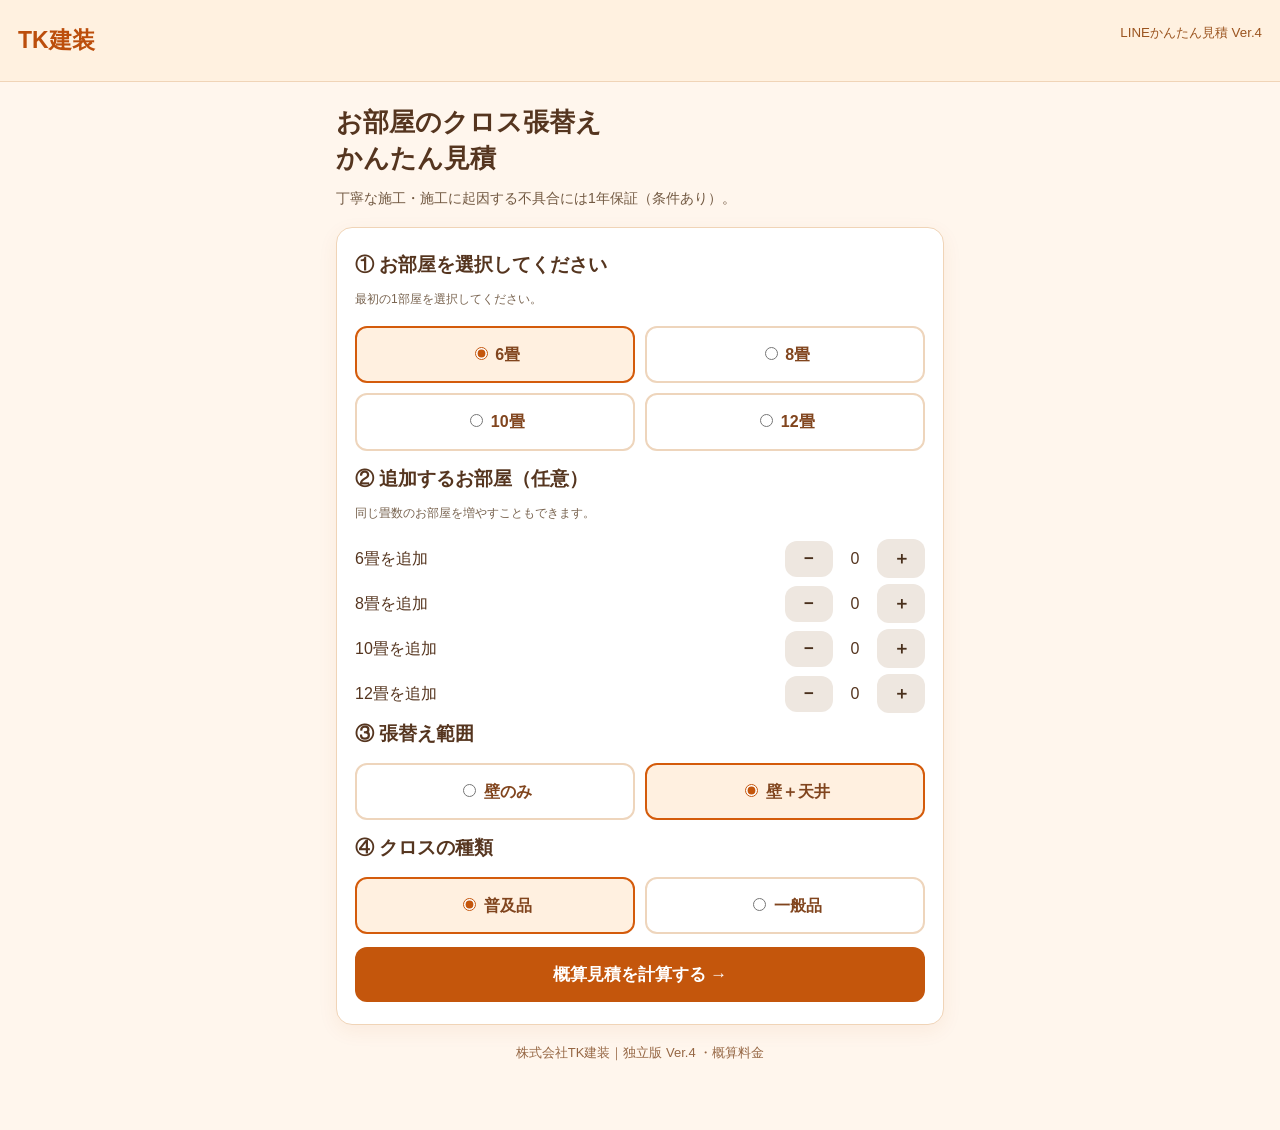
==== commit b9546fe4: "Make verified working standalone Ver.4 estimator the main LINE landing page" ====
--- a/index.html
+++ b/index.html
@@ -1,61 +1,46 @@
 <!doctype html>
-<html lang="ja">
-<head>
-  <meta charset="UTF-8">
-  <meta name="viewport" content="width=device-width, initial-scale=1">
-  <meta name="theme-color" content="#c4560c">
-  <title>LINEかんたん見積 | TK建装</title>
-  <link rel="stylesheet" href="style.css?v=20261021-3">
-  <script src="pricing.js?v=20261021-3" defer></script>
-  <script src="app.js?v=20261021-3" defer></script>
-</head>
-<body>
-  <header class="header"><a class="brand" href="./" aria-label="TK建装 トップ"><span class="brand-mark">TK</span><span>TK建装<small>住まいを、心地よく。</small></span></a><span class="version">かんたん見積 <b>Ver.3</b></span></header>
-  <main>
-    <section class="intro"><p class="eyebrow">YOUR ROOM, A NEW BEGINNING</p><h1>お部屋を変える、<br>第一歩をここから。</h1><p>LINEで30秒。お部屋のリフォーム価格がすぐ分かる。</p><div class="trust"><span>✓ 登録不要</span><span>✓ その場で概算</span><span>✓ 施工1年保証（条件あり）</span></div></section>
-    <section class="wizard" aria-label="リフォーム概算見積">
-      <div class="progress-header"><span id="step-label"></span><span id="step-name"></span></div><div class="progress-track"><div id="progress"></div></div>
-      <div id="screen"></div>
-    </section>
-    <p class="note">価格も、仕上がりも、わかりやすく。<br>住宅・マンションのクロス張替えを、もっと身近に。</p>
-  </main>
-  <footer>株式会社TK建装 <span>｜</span> LINEかんたん見積<br><small>Ver.2 試作品・概算価格です（保証条件は契約時に確認）</small></footer>
-  <dialog id="demo-dialog" aria-labelledby="dialog-title"><div class="dialog-icon">✓</div><h2 id="dialog-title">無料見積のデモです</h2><p>完成版では、ここからお部屋の写真を送って<br>お見積りをご相談いただけます。</p><p class="dialog-note">Ver.1では写真送信・LINE連携は行いません。<br>選択内容や個人情報は保存・送信されません。</p><button class="primary" id="close-dialog">見積結果に戻る</button></dialog>
-  <noscript>この見積アプリを利用するには、JavaScriptを有効にしてください。</noscript>
+<html lang="ja"><head><meta charset="utf-8"><meta name="viewport" content="width=device-width,initial-scale=1"><meta name="theme-color" content="#c4560c">
+<title>TK建装 かんたん見積 Ver.4</title>
+<style>
+*{box-sizing:border-box}body{margin:0;background:#fff6ed;color:#55351f;font-family:-apple-system,BlinkMacSystemFont,"Noto Sans JP",sans-serif;line-height:1.6}header{background:#fff1e0;padding:22px 18px;border-bottom:1px solid #f0d4b7}header strong{font-size:23px;color:#bc4e0c}header small{float:right;color:#9b541f}main{max-width:640px;margin:auto;padding:22px 16px 50px}h1{font-size:26px;line-height:1.4;margin:0 0 10px}h2{font-size:19px;margin:0 0 10px}p{margin:4px 0 16px}.intro{font-size:14px;color:#725942}.panel{background:#fff;border:1px solid #f0d4b7;border-radius:16px;padding:22px 18px;margin:18px 0;box-shadow:0 6px 20px #b55c1712}.choices{display:grid;grid-template-columns:repeat(2,minmax(0,1fr));gap:10px;margin:13px 0}.choice{display:block;border:2px solid #eed5bc;border-radius:12px;padding:14px 10px;text-align:center;cursor:pointer;color:#81451e;background:white;font-weight:700}.choice:has(input:checked){border-color:#d45b0b;background:#fff0e0}.choice input{accent-color:#c4560c}.sub{font-size:12px;color:#796450}.row{display:flex;gap:8px}.btn{background:#c4560c;border:0;color:#fff;border-radius:12px;padding:16px 22px;font-weight:700;font-size:17px;width:100%;cursor:pointer}.btn2{background:#eee7e0;color:#49301c}.price{font-size:35px;font-weight:800;color:#b84706}.hidden{display:none}.muted{color:#6f6154;font-size:13px}.notice{font-size:13px;background:#f9f3ec;padding:12px;border-radius:10px}.version{font-size:13px;color:#966744;text-align:center}
+</style></head>
+<body><header><strong>TK建装</strong><small>LINEかんたん見積 Ver.4</small></header>
+<main><h1>お部屋のクロス張替え<br>かんたん見積</h1><p class="intro">丁寧な施工・施工に起因する不具合には1年保証（条件あり）。</p>
+<section class="panel" id="entry"><h2>① お部屋を選択してください</h2><p class="sub">最初の1部屋を選択してください。</p>
+<div class="choices" id="primaryRooms"></div><h2>② 追加するお部屋（任意）</h2><p class="sub">同じ畳数のお部屋を増やすこともできます。</p><div id="additional"></div>
+<h2>③ 張替え範囲</h2><div class="choices"><label class="choice"><input type="radio" name="scope" value="walls" > 壁のみ</label><label class="choice"><input type="radio" name="scope" value="both" checked> 壁＋天井</label></div>
+<h2>④ クロスの種類</h2><div class="choices"><label class="choice"><input type="radio" name="grade" value="standard" checked> 普及品</label><label class="choice"><input type="radio" name="grade" value="select"> 一般品</label></div>
+<button class="btn" id="calculate" type="button">概算見積を計算する →</button></section>
+<section class="panel hidden" id="result"><h2>お見積金額（税込・概算）</h2><div class="price" id="price"></div><p id="breakdown"></p><p id="detail" class="muted"></p><p class="notice">工事の正式価格・施工日数は現地確認後に確定します。廃材処分費は今回の原価計算から除外しています。施工に起因する不具合には引渡しから1年間の施工保証を予定しています（条件あり）。</p><button class="btn btn2" id="revise" type="button">内容を変更する</button></section><p class="version">株式会社TK建装｜独立版 Ver.4 ・概算料金</p>
+</main>
 <script>
-/* 起動救済: 外部JavaScriptが読み込めなかった場合にも見積機能を提供 */
 (function(){
- function init(){
-  var host=document.getElementById('screen');
-  if(!host || host.children.length) return;
-  var prices={6:[29.9,39.6],8:[34.6,47.6],10:[38.6,54.8],12:[42.3,61.7]};
-  host.innerHTML='<div class="question-heading"><h2>お部屋は何畳ですか？</h2><p>施工する部屋を選んでください。複数部屋にも対応しています。</p></div>'+
-   '<form id="backup-form" style="display:grid;gap:14px">'+
-   '<label>最初のお部屋 <select name="room" style="width:100%;padding:14px;border:1px solid #d9b69e;border-radius:10px"><option value="6">6畳</option><option value="8">8畳</option><option value="10">10畳</option><option value="12">12畳</option></select></label>'+
-   '<fieldset style="border:1px solid #e6cdb7;border-radius:10px;padding:12px"><legend>追加するお部屋（複数選択可）</legend><label><input type="checkbox" name="other" value="6"> 6畳</label>　<label><input type="checkbox" name="other" value="8"> 8畳</label>　<label><input type="checkbox" name="other" value="10"> 10畳</label>　<label><input type="checkbox" name="other" value="12"> 12畳</label></fieldset>'+
-   '<fieldset style="border:1px solid #e6cdb7;border-radius:10px;padding:12px"><legend>施工範囲</legend><label><input name="scope" type="radio" value="1" checked> 壁＋天井</label>　<label><input name="scope" type="radio" value="0"> 壁のみ</label></fieldset>'+
-   '<fieldset style="border:1px solid #e6cdb7;border-radius:10px;padding:12px"><legend>クロスの種類</legend><label><input name="grade" type="radio" value="380" checked> 普及品</label>　<label><input name="grade" type="radio" value="670"> 一般品</label></fieldset>'+
-   '<button class="primary" type="submit">概算見積金額を計算する →</button></form><div id="backup-result" aria-live="polite"></div>';
-  document.getElementById('step-label').textContent='かんたん見積 / Ver.3';
-  document.getElementById('step-name').textContent='部屋と施工条件を選択';
-  document.getElementById('progress').style.width='25%';
-  document.getElementById('backup-form').addEventListener('submit',function(ev){
-   ev.preventDefault();
-   var form=ev.currentTarget, r=Number(form.room.value);
-   var rooms=[r];form.querySelectorAll('input[name="other"]:checked').forEach(function(x){rooms.push(Number(x.value))});
-   var si=Number(form.querySelector('input[name="scope"]:checked').value);
-   var grade=Number(form.querySelector('input[name="grade"]:checked').value);
-   var area=Math.round(rooms.reduce(function(sum,n){return sum+prices[n][si]},0)*10)/10;
-   var days=Math.ceil(area/60), material=Math.round(area*grade),labor=Math.round(area*800),travel=days*5000;
-   var cost=material+labor+travel+Math.round((material+labor+travel)*0.1);
-   var sale=Math.ceil(cost/0.7/1000)*1000, tax=Math.round(sale*0.1);
-   var y=function(n){return n.toLocaleString('ja-JP')+'円'};
-   document.getElementById('backup-result').innerHTML='<div class="price-box" style="margin-top:20px"><p>税込概算金額</p><p class="total">'+y(sale+tax)+'</p><p>税抜 '+y(sale)+' ／ 消費税 '+y(tax)+'</p></div><p class="disclaimer">施工面積 '+area+'㎡ ／ 施工日数目安 '+days+'日（2名・60㎡/日）。現地確認後に正式見積を提示します。施工に起因する不具合に対する1年保証（条件あり）。</p>';
-   document.getElementById('progress').style.width='100%';
-  });
- }
- if(document.readyState==='loading') document.addEventListener('DOMContentLoaded',init); else init();
+'use strict';
+var areas={6:{walls:29.9,both:39.6},8:{walls:34.6,both:47.6},10:{walls:38.6,both:54.8},12:{walls:42.3,both:61.7}};
+var options=[6,8,10,12];var one=document.getElementById('primaryRooms');
+one.innerHTML=options.map(function(n){return '<label class="choice"><input type="radio" name="first" value="'+n+'" '+(n===6?'checked':'')+'> '+n+'畳</label>'}).join('');
+var extra=document.getElementById('additional');
+extra.innerHTML=options.map(function(n){return '<div class="row" style="align-items:center;margin:6px 0"><span style="flex:1">'+n+'畳を追加</span><button type="button" class="btn btn2" data-size="'+n+'" data-change="-1" style="width:48px;padding:8px">−</button><output id="count-'+n+'" style="min-width:28px;text-align:center">0</output><button type="button" class="btn btn2" data-size="'+n+'" data-change="1" style="width:48px;padding:8px">＋</button></div>'}).join('');
+var counts={6:0,8:0,10:0,12:0};
+extra.addEventListener('click',function(event){var b=event.target.closest('button');if(!b)return;var n=b.getAttribute('data-size');counts[n]=Math.max(0,Math.min(10,counts[n]+Number(b.getAttribute('data-change'))));document.getElementById('count-'+n).textContent=counts[n]});
+document.getElementById('calculate').addEventListener('click',function(){
+ var selected=document.querySelector('input[name="first"]:checked');
+ var scope=document.querySelector('input[name="scope"]:checked').value;
+ var grade=document.querySelector('input[name="grade"]:checked').value;
+ if(!selected){alert('部屋を選択してください');return}
+ var list=[Number(selected.value)];options.forEach(function(n){for(var i=0;i<counts[n];i++)list.push(n)});
+ var area=Math.round(list.reduce(function(s,n){return s+areas[n][scope]},0)*10)/10;
+ var days=Math.max(1,Math.ceil((area-1e-9)/60));
+ var material=Math.round(area*(grade==='standard'?380:670)),labor=Math.round(area*800),travel=5000*days;
+ var direct=material+labor+travel,management=Math.round(direct*.1),cost=direct+management;
+ var price=Math.ceil((cost/.7)/1000)*1000, tax=Math.round(price*.1);
+ var format=function(n){return n.toLocaleString('ja-JP')+'円'};
+ document.getElementById('price').textContent=format(price+tax);
+ document.getElementById('breakdown').textContent='税抜 '+format(price)+' ＋ 消費税 '+format(tax);
+ document.getElementById('detail').textContent=list.join('畳＋')+'畳 ／ '+(scope==='both'?'壁＋天井':'壁のみ')+' ／ '+(grade==='standard'?'普及品':'一般品')+' ／ 施工面積 '+area+'㎡ ／ '+days+'日（2人作業）';
+ document.getElementById('result').classList.remove('hidden');
+ document.getElementById('result').scrollIntoView({behavior:'smooth',block:'start'});
+});
+document.getElementById('revise').addEventListener('click',function(){document.getElementById('entry').scrollIntoView({behavior:'smooth'})});
 })();
-</script>
-</body>
-</html>
+</script></body></html>
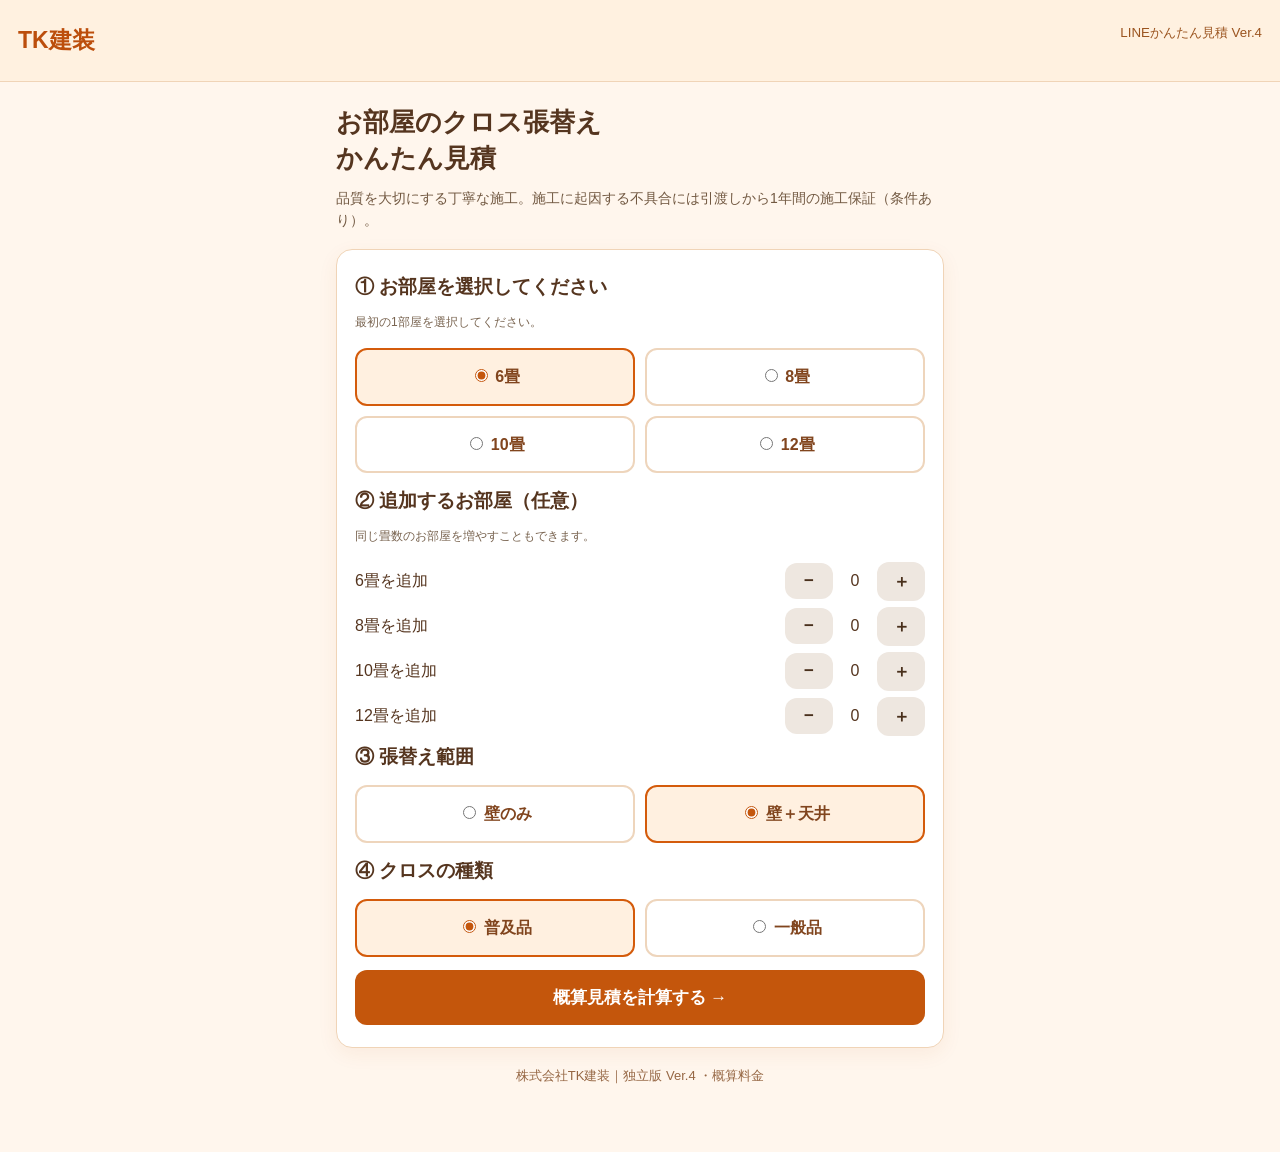
==== commit 8a3f20c2: "Clarify 1-year warranty and hide outdated estimate after changing choices" ====
--- a/index.html
+++ b/index.html
@@ -5,13 +5,13 @@
 *{box-sizing:border-box}body{margin:0;background:#fff6ed;color:#55351f;font-family:-apple-system,BlinkMacSystemFont,"Noto Sans JP",sans-serif;line-height:1.6}header{background:#fff1e0;padding:22px 18px;border-bottom:1px solid #f0d4b7}header strong{font-size:23px;color:#bc4e0c}header small{float:right;color:#9b541f}main{max-width:640px;margin:auto;padding:22px 16px 50px}h1{font-size:26px;line-height:1.4;margin:0 0 10px}h2{font-size:19px;margin:0 0 10px}p{margin:4px 0 16px}.intro{font-size:14px;color:#725942}.panel{background:#fff;border:1px solid #f0d4b7;border-radius:16px;padding:22px 18px;margin:18px 0;box-shadow:0 6px 20px #b55c1712}.choices{display:grid;grid-template-columns:repeat(2,minmax(0,1fr));gap:10px;margin:13px 0}.choice{display:block;border:2px solid #eed5bc;border-radius:12px;padding:14px 10px;text-align:center;cursor:pointer;color:#81451e;background:white;font-weight:700}.choice:has(input:checked){border-color:#d45b0b;background:#fff0e0}.choice input{accent-color:#c4560c}.sub{font-size:12px;color:#796450}.row{display:flex;gap:8px}.btn{background:#c4560c;border:0;color:#fff;border-radius:12px;padding:16px 22px;font-weight:700;font-size:17px;width:100%;cursor:pointer}.btn2{background:#eee7e0;color:#49301c}.price{font-size:35px;font-weight:800;color:#b84706}.hidden{display:none}.muted{color:#6f6154;font-size:13px}.notice{font-size:13px;background:#f9f3ec;padding:12px;border-radius:10px}.version{font-size:13px;color:#966744;text-align:center}
 </style></head>
 <body><header><strong>TK建装</strong><small>LINEかんたん見積 Ver.4</small></header>
-<main><h1>お部屋のクロス張替え<br>かんたん見積</h1><p class="intro">丁寧な施工・施工に起因する不具合には1年保証（条件あり）。</p>
+<main><h1>お部屋のクロス張替え<br>かんたん見積</h1><p class="intro">品質を大切にする丁寧な施工。施工に起因する不具合には引渡しから1年間の施工保証（条件あり）。</p>
 <section class="panel" id="entry"><h2>① お部屋を選択してください</h2><p class="sub">最初の1部屋を選択してください。</p>
 <div class="choices" id="primaryRooms"></div><h2>② 追加するお部屋（任意）</h2><p class="sub">同じ畳数のお部屋を増やすこともできます。</p><div id="additional"></div>
 <h2>③ 張替え範囲</h2><div class="choices"><label class="choice"><input type="radio" name="scope" value="walls" > 壁のみ</label><label class="choice"><input type="radio" name="scope" value="both" checked> 壁＋天井</label></div>
 <h2>④ クロスの種類</h2><div class="choices"><label class="choice"><input type="radio" name="grade" value="standard" checked> 普及品</label><label class="choice"><input type="radio" name="grade" value="select"> 一般品</label></div>
 <button class="btn" id="calculate" type="button">概算見積を計算する →</button></section>
-<section class="panel hidden" id="result"><h2>お見積金額（税込・概算）</h2><div class="price" id="price"></div><p id="breakdown"></p><p id="detail" class="muted"></p><p class="notice">工事の正式価格・施工日数は現地確認後に確定します。廃材処分費は今回の原価計算から除外しています。施工に起因する不具合には引渡しから1年間の施工保証を予定しています（条件あり）。</p><button class="btn btn2" id="revise" type="button">内容を変更する</button></section><p class="version">株式会社TK建装｜独立版 Ver.4 ・概算料金</p>
+<section class="panel hidden" id="result"><h2>お見積金額（税込・概算）</h2><div class="price" id="price"></div><p id="breakdown"></p><p id="detail" class="muted"></p><p class="notice">表示額は標準的な部屋形状・施工条件を想定した概算です。正式価格・日数は現地確認後に確定します。施工に起因するクロスの剥がれ・浮き・継ぎ目の開き等には、引渡しから1年間の施工保証（条件あり）で対応します。漏水・結露・建物の動き・外部からの損傷などは対象外です。保証条件は正式見積時にご案内します。</p><button class="btn btn2" id="revise" type="button">内容を変更する</button></section><p class="version">株式会社TK建装｜独立版 Ver.4 ・概算料金</p>
 </main>
 <script>
 (function(){
@@ -23,6 +23,8 @@
 extra.innerHTML=options.map(function(n){return '<div class="row" style="align-items:center;margin:6px 0"><span style="flex:1">'+n+'畳を追加</span><button type="button" class="btn btn2" data-size="'+n+'" data-change="-1" style="width:48px;padding:8px">−</button><output id="count-'+n+'" style="min-width:28px;text-align:center">0</output><button type="button" class="btn btn2" data-size="'+n+'" data-change="1" style="width:48px;padding:8px">＋</button></div>'}).join('');
 var counts={6:0,8:0,10:0,12:0};
 extra.addEventListener('click',function(event){var b=event.target.closest('button');if(!b)return;var n=b.getAttribute('data-size');counts[n]=Math.max(0,Math.min(10,counts[n]+Number(b.getAttribute('data-change'))));document.getElementById('count-'+n).textContent=counts[n]});
+document.getElementById('entry').addEventListener('change',function(){document.getElementById('result').classList.add('hidden');});
+extra.addEventListener('click',function(){document.getElementById('result').classList.add('hidden');});
 document.getElementById('calculate').addEventListener('click',function(){
  var selected=document.querySelector('input[name="first"]:checked');
  var scope=document.querySelector('input[name="scope"]:checked').value;
@@ -37,7 +39,7 @@
  var format=function(n){return n.toLocaleString('ja-JP')+'円'};
  document.getElementById('price').textContent=format(price+tax);
  document.getElementById('breakdown').textContent='税抜 '+format(price)+' ＋ 消費税 '+format(tax);
- document.getElementById('detail').textContent=list.join('畳＋')+'畳 ／ '+(scope==='both'?'壁＋天井':'壁のみ')+' ／ '+(grade==='standard'?'普及品':'一般品')+' ／ 施工面積 '+area+'㎡ ／ '+days+'日（2人作業）';
+ document.getElementById('detail').textContent=list.map(function(n){return n+'畳'}).join('＋')+' ／ '+(scope==='both'?'壁＋天井':'壁のみ')+' ／ '+(grade==='standard'?'普及品':'一般品')+' ／ 施工面積 '+area+'㎡ ／ '+days+'日（2人作業）';
  document.getElementById('result').classList.remove('hidden');
  document.getElementById('result').scrollIntoView({behavior:'smooth',block:'start'});
 });
